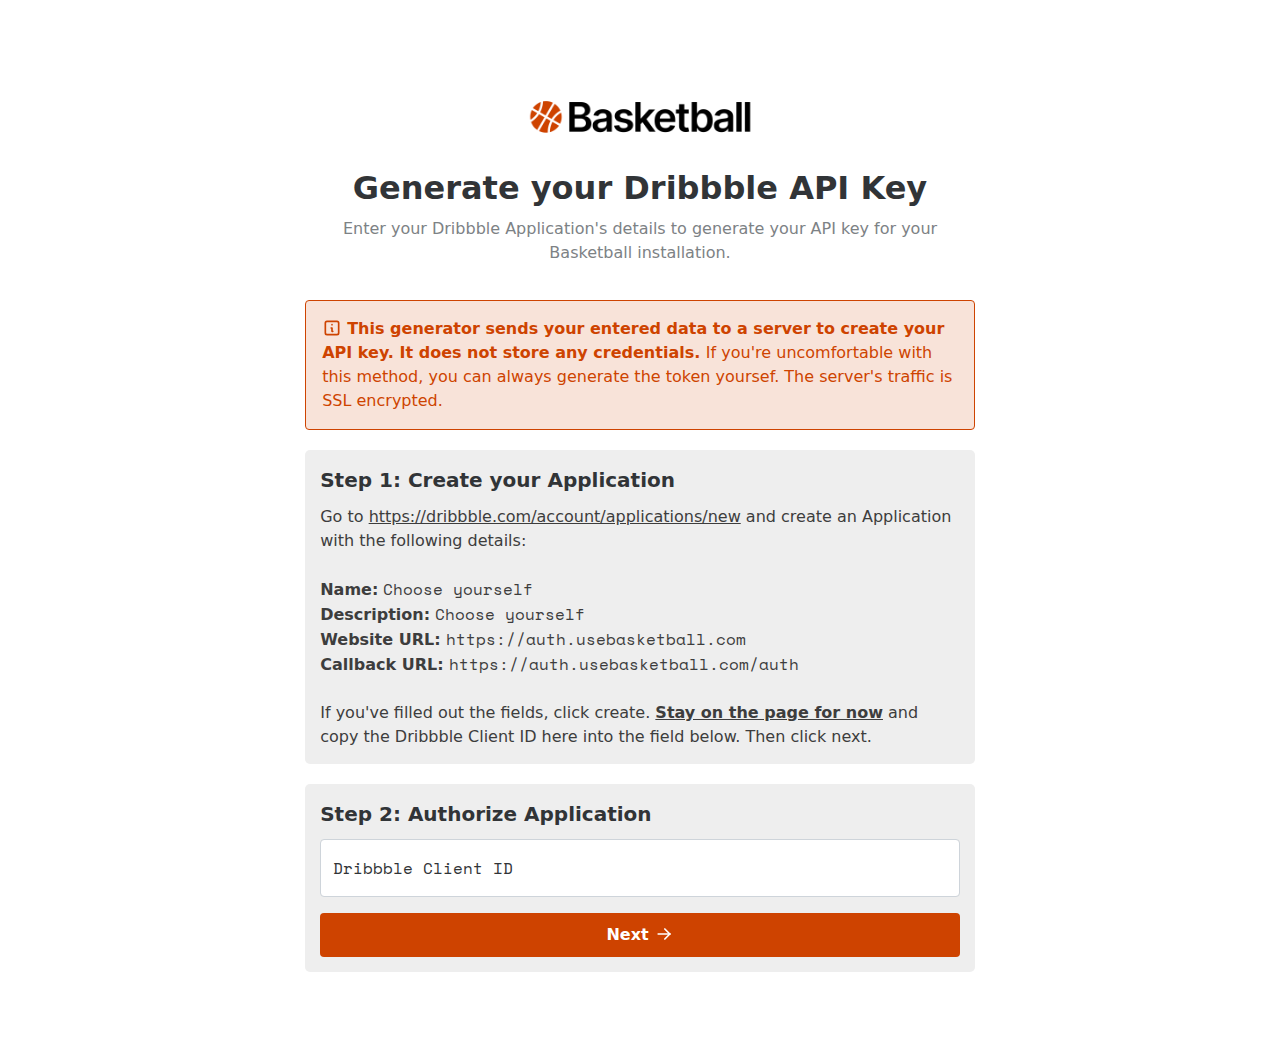
==== templates/index.html @ 60254241 "Initial commit 🎉" ====
<!DOCTYPE html>
<html lang="en">

<head>
    <meta charset="utf-8">
    <meta name="viewport" content="width=device-width, initial-scale=1.0, shrink-to-fit=no">
    <title>Basketball Dribbble API Key Generator</title>
    <meta name="description" content="API Key generator for Dribbble to use with your Basketball installation.">
    <link rel="icon" type="image/png" sizes="1000x1000" href="assets/img/IMG_0812.png">
    <link rel="icon" type="image/png" sizes="1000x1000" href="assets/img/IMG_0812.png">
    <link rel="icon" type="image/png" sizes="1000x1000" href="assets/img/IMG_0812.png">
    <link rel="icon" type="image/png" sizes="1000x1000" href="assets/img/IMG_0812.png">
    <link rel="icon" type="image/png" sizes="1000x1000" href="assets/img/IMG_0812.png">
    <link rel="stylesheet" href="assets/bootstrap/css/bootstrap.min.css">
    <link rel="stylesheet" href="https://fonts.googleapis.com/css?family=Space+Mono:400,400i,700,700i&amp;display=swap">
    <link rel="stylesheet" href="assets/css/Highlight-Clean.css">
    <link rel="stylesheet" href="assets/css/styles.css">
</head>

<body>
    <section class="highlight-clean">
        <div class="container" style="margin-top: 5vh;">
            <div class="intro" style="min-width: 60%;">
                <h2 class="text-center" style="margin-bottom: 5px;"><img src="assets/img/IMG_0810.png" style="width: 225px;margin-bottom: 25px;"><br>Generate your Dribbble API Key</h2>
                <p class="text-center" style="margin-bottom: 35px;">Enter your Dribbble Application's details to generate your API key for your Basketball installation.</p>
                <div class="alert alert-warning" role="alert" style="margin-top: 20px;margin-bottom: 20px;background: rgba(206,67,0,0.15);border-color: rgb(206,68,1);"><span style="color: rgb(206,67,0);"><svg xmlns="http://www.w3.org/2000/svg" width="1em" height="1em" viewBox="0 0 24 24" stroke-width="2" stroke="currentColor" fill="none" stroke-linecap="round" stroke-linejoin="round" class="icon icon-tabler icon-tabler-info-square" style="font-size: 20px;margin-bottom: 3px;margin-right: 5px;">
                            <path stroke="none" d="M0 0h24v24H0z" fill="none"></path>
                            <line x1="12" y1="8" x2="12.01" y2="8"></line>
                            <rect x="4" y="4" width="16" height="16" rx="2"></rect>
                            <polyline points="11 12 12 12 12 16 13 16"></polyline>
                        </svg><strong>This generator sends your entered data to a server to create your API key. It does not store any credentials. </strong>If you're uncomfortable with this method, you can always generate the token yoursef. The server's traffic is SSL encrypted.</span></div>
                <div style="background: #eeeeee;border-radius: 5px;padding: 15px;">
                    <h2 style="font-size: 20px;margin-bottom: 10px;">Step 1: Create your Application</h2>
                    <p class="text-start" style="margin-bottom: 0px;color: rgb(61,61,61);">Go to&nbsp;<a href="https://dribbble.com/account/applications/new" target="_blank">https://dribbble.com/account/applications/new</a>&nbsp;and create an Application with the following details:<br><br><strong>Name:</strong> <span style="font-family: 'Space Mono', monospace;">Choose yourself</span><br><strong>Description:</strong> <span style="font-family: 'Space Mono', monospace;">Choose yourself</span><br><strong>Website URL:</strong> <span style="font-family: 'Space Mono', monospace;">https://auth.usebasketball.com</span><br><strong>Callback URL:</strong>&nbsp;<span style="font-family: 'Space Mono', monospace;">https://auth.usebasketball.com/auth</span><br><br>If you've filled out the fields, click create. <strong><span style="text-decoration: underline;">Stay on the page for now</span></strong> and copy the Dribbble Client ID here into the field below. Then click next.</p>
                </div>
                <form style="margin-top: 20px;background: #eeeeee;border-radius: 5px;padding: 15px;" method="post" enctype="multipart/form-data" action="/auth/redirect">
                    <h2 style="font-size: 20px;margin-bottom: 10px;">Step 2: Authorize Application</h2><div class="form-floating mb-3">
  <input type="text" class="form-control" name="clientid" id="floatingInput" placeholder=" ">
  <label for="floatingInput">Dribbble Client ID</label>
</div><button class="btn btn-primary" type="submit" style="min-width: 100%;padding-top: 10px;padding-bottom: 10px;background: rgb(206,67,0);border-style: none;"><strong>Next</strong><svg xmlns="http://www.w3.org/2000/svg" width="1em" height="1em" viewBox="0 0 24 24" stroke-width="2" stroke="currentColor" fill="none" stroke-linecap="round" stroke-linejoin="round" class="icon icon-tabler icon-tabler-arrow-right" style="font-size: 20px;margin-bottom: 3px;margin-left: 5px;">
                            <path stroke="none" d="M0 0h24v24H0z" fill="none"></path>
                            <line x1="5" y1="12" x2="19" y2="12"></line>
                            <line x1="13" y1="18" x2="19" y2="12"></line>
                            <line x1="13" y1="6" x2="19" y2="12"></line>
                        </svg></button>
                </form>
            </div>
        </div>
    </section>
    <script src="assets/js/jquery.min.js"></script>
    <script src="assets/bootstrap/js/bootstrap.min.js"></script>
</body>

</html>
---- templates/assets/css/Highlight-Clean.css ----
.highlight-clean {
  color: #313437;
  background-color: #fff;
  padding: 50px 0;
}

.highlight-clean p {
  color: #7d8285;
}

.highlight-clean h2 {
  font-weight: bold;
  margin-bottom: 25px;
  line-height: 1.5;
  padding-top: 0;
  margin-top: 0;
  color: inherit;
}

.highlight-clean .intro {
  font-size: 16px;
  max-width: 500px;
  margin: 0 auto 25px;
}

.highlight-clean .buttons {
  text-align: center;
}

.highlight-clean .buttons .btn {
  padding: 16px 32px;
  margin: 6px;
  border: none;
  background: none;
  box-shadow: none;
  text-shadow: none;
  opacity: 0.9;
  text-transform: uppercase;
  font-weight: bold;
  font-size: 13px;
  letter-spacing: 0.4px;
  line-height: 1;
  outline: none;
  background-color: #ddd;
}

.highlight-clean .buttons .btn:hover {
  opacity: 1;
}

.highlight-clean .buttons .btn:active {
  transform: translateY(1px);
}

.highlight-clean .buttons .btn-primary {
  background-color: #055ada;
  color: #fff;
}

.form-floating {
  font-family: 'Space Mono', monospace;
}

a:hover {
  color: inherit;
  opacity: 0.7;
}

a {
  color: inherit;
}
---- templates/assets/css/styles.css ----
a:hover {
  color: inherit;
  opacity: 0.7;
}

a {
  color: inherit;
}

.form-floating {
  font-family: 'Space Mono', monospace;
}
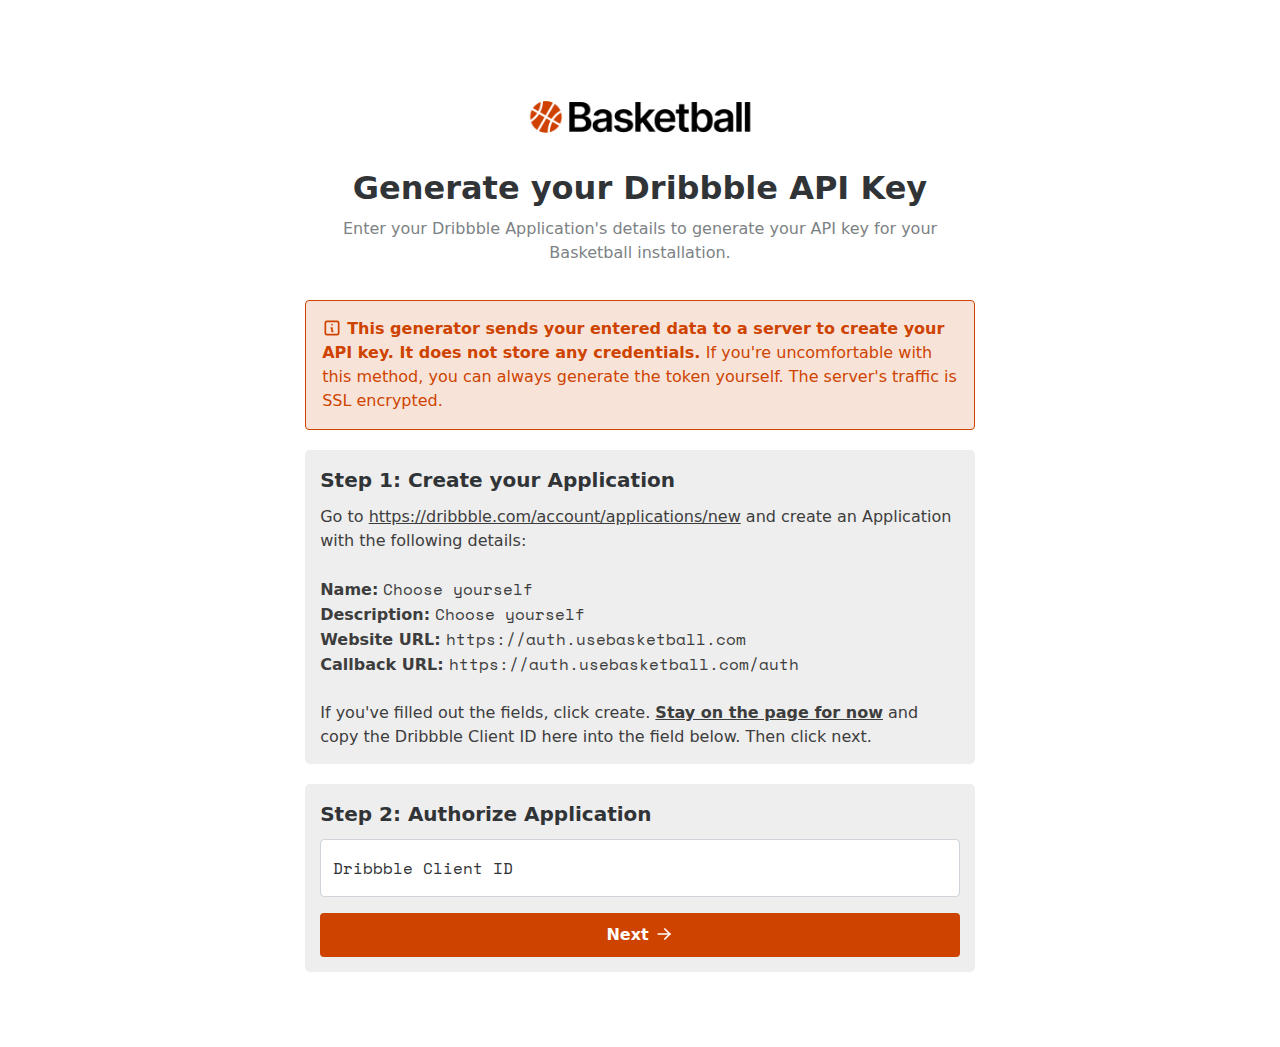
==== commit c58de31c: "Initial commit 🎉" ====
--- a/templates/index.html
+++ b/templates/index.html
@@ -28,7 +28,7 @@
                             <line x1="12" y1="8" x2="12.01" y2="8"></line>
                             <rect x="4" y="4" width="16" height="16" rx="2"></rect>
                             <polyline points="11 12 12 12 12 16 13 16"></polyline>
-                        </svg><strong>This generator sends your entered data to a server to create your API key. It does not store any credentials. </strong>If you're uncomfortable with this method, you can always generate the token yoursef. The server's traffic is SSL encrypted.</span></div>
+                        </svg><strong>This generator sends your entered data to a server to create your API key. It does not store any credentials. </strong>If you're uncomfortable with this method, you can always generate the token yourself. The server's traffic is SSL encrypted.</span></div>
                 <div style="background: #eeeeee;border-radius: 5px;padding: 15px;">
                     <h2 style="font-size: 20px;margin-bottom: 10px;">Step 1: Create your Application</h2>
                     <p class="text-start" style="margin-bottom: 0px;color: rgb(61,61,61);">Go to&nbsp;<a href="https://dribbble.com/account/applications/new" target="_blank">https://dribbble.com/account/applications/new</a>&nbsp;and create an Application with the following details:<br><br><strong>Name:</strong> <span style="font-family: 'Space Mono', monospace;">Choose yourself</span><br><strong>Description:</strong> <span style="font-family: 'Space Mono', monospace;">Choose yourself</span><br><strong>Website URL:</strong> <span style="font-family: 'Space Mono', monospace;">https://auth.usebasketball.com</span><br><strong>Callback URL:</strong>&nbsp;<span style="font-family: 'Space Mono', monospace;">https://auth.usebasketball.com/auth</span><br><br>If you've filled out the fields, click create. <strong><span style="text-decoration: underline;">Stay on the page for now</span></strong> and copy the Dribbble Client ID here into the field below. Then click next.</p>
